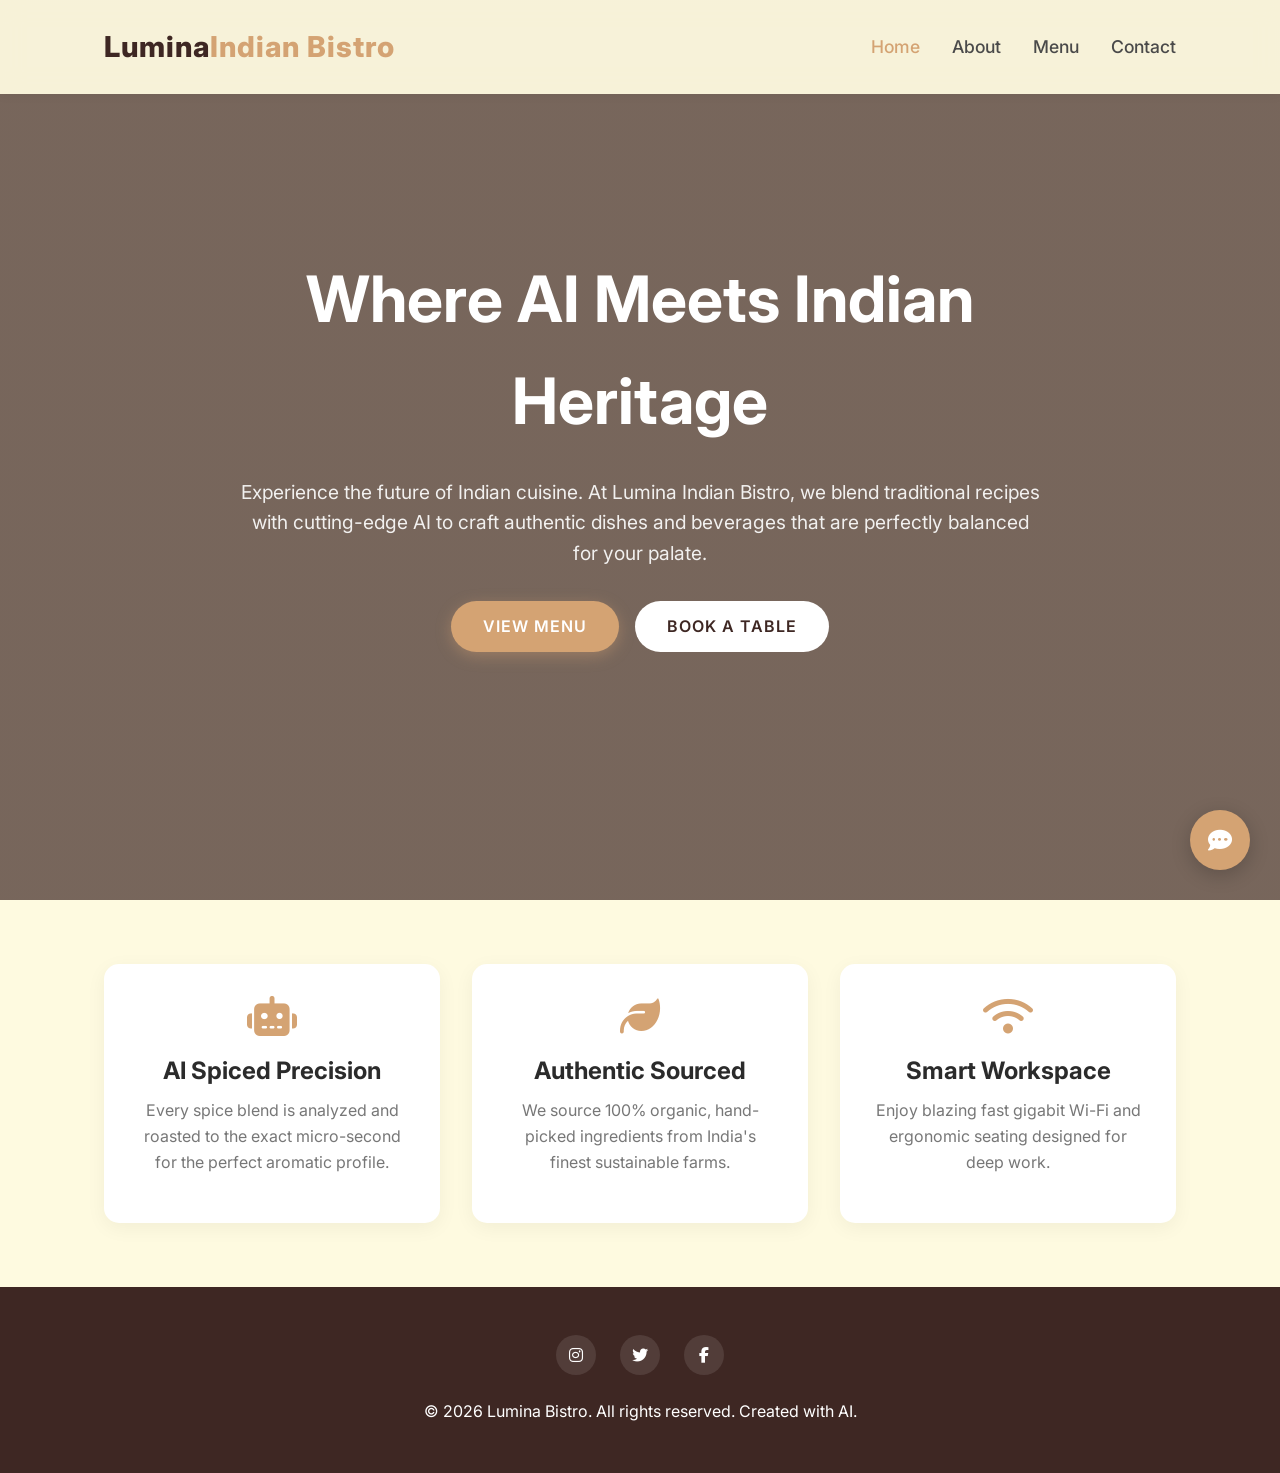
==== index.html @ ff49a1f2 "Final Submission: Lumina Indian Bistro" ====
<!DOCTYPE html>
<html lang="en">
<head>
    <meta charset="UTF-8">
    <meta name="viewport" content="width=device-width, initial-scale=1.0">
    <title>Lumina Café | AI-Crafted Coffee Experience</title>
    <meta name="description" content="Experience the perfect blend of technology and taste at Lumina Café. Enjoy our AI-crafted coffee, fresh pastries, and a cozy modern atmosphere.">
    <link rel="stylesheet" href="css/style.css">
    <link href="https://fonts.googleapis.com/css2?family=Inter:wght@300;400;500;600;700;800&display=swap" rel="stylesheet">
    <link rel="stylesheet" href="https://cdnjs.cloudflare.com/ajax/libs/font-awesome/6.4.0/css/all.min.css">
</head>
<body>
    <!-- Navbar -->
    <header>
        <nav class="navbar">
            <a href="index.html" class="logo">Lumina<span>Indian Bistro</span></a>
            <ul class="nav-links">
                <li><a href="index.html" class="active">Home</a></li>
                <li><a href="about.html">About</a></li>
                <li><a href="menu.html">Menu</a></li>
                <li><a href="contact.html">Contact</a></li>
            </ul>
            <div class="hamburger">
                <i class="fas fa-bars"></i>
            </div>
        </nav>
    </header>

    <!-- Hero Section -->
    <section class="hero">
        <div class="hero-content">
            <h1>Where AI Meets Indian Heritage</h1>
            <p>Experience the future of Indian cuisine. At Lumina Indian Bistro, we blend traditional recipes with cutting-edge AI to craft authentic dishes and beverages that are perfectly balanced for your palate.</p>
            <div class="hero-btns">
                <a href="menu.html" class="btn btn-primary">View Menu</a>
                <a href="contact.html" class="btn btn-secondary" style="background: #fff; border: none; color: #3e2723;">Book a Table</a>
            </div>
        </div>
    </section>

    <!-- Quick Features -->
    <section class="section" style="padding-top: 4rem; padding-bottom: 4rem;">
        <div class="menu-grid" style="margin-top: 0;">
            <div class="menu-info" style="background: #fff; padding: 2rem; border-radius: 15px; text-align: center; box-shadow: 0 5px 20px rgba(0,0,0,0.05);">
                <i class="fas fa-robot" style="font-size: 2.5rem; color: var(--primary-color); margin-bottom: 1rem;"></i>
                <h3>AI Spiced Precision</h3>
                <p>Every spice blend is analyzed and roasted to the exact micro-second for the perfect aromatic profile.</p>
            </div>
            <div class="menu-info" style="background: #fff; padding: 2rem; border-radius: 15px; text-align: center; box-shadow: 0 5px 20px rgba(0,0,0,0.05);">
                <i class="fas fa-leaf" style="font-size: 2.5rem; color: var(--primary-color); margin-bottom: 1rem;"></i>
                <h3>Authentic Sourced</h3>
                <p>We source 100% organic, hand-picked ingredients from India's finest sustainable farms.</p>
            </div>
            <div class="menu-info" style="background: #fff; padding: 2rem; border-radius: 15px; text-align: center; box-shadow: 0 5px 20px rgba(0,0,0,0.05);">
                <i class="fas fa-wifi" style="font-size: 2.5rem; color: var(--primary-color); margin-bottom: 1rem;"></i>
                <h3>Smart Workspace</h3>
                <p>Enjoy blazing fast gigabit Wi-Fi and ergonomic seating designed for deep work.</p>
            </div>
        </div>
    </section>

    <!-- Chatbot Widget -->
    <div class="chatbot-widget">
        <div class="chatbot-btn" id="chatbot-btn">
            <i class="fas fa-comment-dots"></i>
        </div>
        <div class="chatbot-window" id="chatbot-window">
            <div class="chat-header">
                <h3>Lumina AI Assistant</h3>
                <i class="fas fa-times close-chat" id="close-chat"></i>
            </div>
            <div class="chat-body" id="chat-body">
                <!-- Messages go here -->
            </div>
            <form class="chat-input" id="chat-form">
                <input type="text" id="chat-input" placeholder="Type a message..." autocomplete="off">
                <button type="submit"><i class="fas fa-paper-plane"></i></button>
            </form>
        </div>
    </div>

    <!-- Footer -->
    <footer>
        <div class="social-links">
            <a href="#"><i class="fab fa-instagram"></i></a>
            <a href="#"><i class="fab fa-twitter"></i></a>
            <a href="#"><i class="fab fa-facebook-f"></i></a>
        </div>
        <p>&copy; 2026 Lumina Bistro. All rights reserved. Created with AI.</p>
    </footer>

    <script src="js/script.js"></script>
</body>
</html>
---- css/style.css ----
:root {
    --primary-color: #d4a373;
    --secondary-color: #faedcd;
    --dark-color: #3e2723;
    --light-color: #fefae0;
    --text-color: #4a4a4a;
    --heading-color: #2b2b2b;
    --transition: all 0.3s ease;
}

* {
    margin: 0;
    padding: 0;
    box-sizing: border-box;
    font-family: 'Inter', sans-serif;
}

body {
    background-color: var(--light-color);
    color: var(--text-color);
    line-height: 1.6;
    overflow-x: hidden;
}

/* Typography */
h1, h2, h3, h4 {
    color: var(--heading-color);
    font-weight: 700;
    margin-bottom: 1rem;
}

a {
    text-decoration: none;
    color: inherit;
}

ul {
    list-style: none;
}

/* Navbar */
header {
    background-color: rgba(254, 250, 224, 0.95);
    backdrop-filter: blur(10px);
    position: fixed;
    width: 100%;
    top: 0;
    z-index: 1000;
    box-shadow: 0 2px 10px rgba(0,0,0,0.05);
}

.navbar {
    display: flex;
    justify-content: space-between;
    align-items: center;
    padding: 1.5rem 5%;
    max-width: 1200px;
    margin: 0 auto;
}

.logo {
    font-size: 1.8rem;
    font-weight: 800;
    color: var(--dark-color);
    letter-spacing: 1px;
    text-decoration: none;
}

.logo span {
    color: var(--primary-color);
}

.logo:hover {
    opacity: 0.8;
}

.nav-links {
    display: flex;
    gap: 2rem;
}

.nav-links a {
    font-weight: 500;
    font-size: 1.1rem;
    transition: var(--transition);
}

.nav-links a:hover,
.nav-links a.active {
    color: var(--primary-color);
}

.hamburger {
    display: none;
    cursor: pointer;
}

.hamburger i {
    font-size: 1.5rem;
    color: var(--dark-color);
}

/* Buttons */
.btn {
    display: inline-block;
    padding: 0.8rem 2rem;
    border-radius: 30px;
    font-weight: 600;
    text-transform: uppercase;
    letter-spacing: 1px;
    cursor: pointer;
    transition: var(--transition);
    border: none;
}

.btn-primary {
    background-color: var(--primary-color);
    color: #fff;
    box-shadow: 0 4px 15px rgba(212, 163, 115, 0.4);
}

.btn-primary:hover {
    background-color: #c08e5c;
    transform: translateY(-2px);
    box-shadow: 0 6px 20px rgba(212, 163, 115, 0.6);
}

.btn-secondary {
    background-color: transparent;
    color: var(--dark-color);
    border: 2px solid var(--dark-color);
}

.btn-secondary:hover {
    background-color: var(--dark-color);
    color: #fff;
}

/* Page Headers */
.page-header {
    margin-top: 80px;
    padding: 4rem 5%;
    text-align: center;
    background-color: var(--secondary-color);
}

.page-header h1 {
    font-size: 3rem;
    color: var(--dark-color);
}

/* Content Sections */
.section {
    padding: 5rem 5%;
    max-width: 1200px;
    margin: 0 auto;
}

/* Hero Section */
.hero {
    height: 100vh;
    display: flex;
    align-items: center;
    justify-content: center;
    padding: 0 5%;
    margin-top: 0;
    background: linear-gradient(rgba(62, 39, 35, 0.7), rgba(62, 39, 35, 0.7)), url('https://images.unsplash.com/photo-1554118811-1e0d58224f24?ixlib=rb-4.0.3&auto=format&fit=crop&w=1920&q=80') center/cover;
    background-position: center;
    text-align: center;
    color: #fff;
}

.hero-content {
    max-width: 800px;
    animation: fadeIn 1s ease-out;
}

.hero h1 {
    font-size: 4rem;
    color: #fff;
    margin-bottom: 1.5rem;
}

.hero p {
    font-size: 1.2rem;
    margin-bottom: 2rem;
    opacity: 0.9;
}

.hero-btns {
    display: flex;
    gap: 1rem;
    justify-content: center;
}

/* About Section */
.about-grid {
    display: grid;
    grid-template-columns: 1fr 1fr;
    gap: 4rem;
    align-items: center;
}

.about-img img {
    width: 100%;
    border-radius: 15px;
    box-shadow: 0 10px 30px rgba(0,0,0,0.1);
}

.about-text h2 {
    font-size: 2.5rem;
    color: var(--dark-color);
    margin-bottom: 1.5rem;
}

.about-text p {
    margin-bottom: 1.5rem;
    font-size: 1.1rem;
}

/* Menu Section */
.menu-grid {
    display: grid;
    grid-template-columns: repeat(auto-fit, minmax(300px, 1fr));
    gap: 2rem;
    margin-top: 3rem;
}

.menu-item {
    background: #fff;
    border-radius: 15px;
    overflow: hidden;
    box-shadow: 0 5px 20px rgba(0,0,0,0.05);
    transition: var(--transition);
}

.menu-item:hover {
    transform: translateY(-10px);
    box-shadow: 0 10px 30px rgba(0,0,0,0.1);
}

.menu-img {
    height: 200px;
    width: 100%;
    object-fit: cover;
}

.menu-info {
    padding: 1.5rem;
    text-align: center;
}

.menu-info h3 {
    font-size: 1.5rem;
    margin-bottom: 0.5rem;
}

.menu-info p {
    color: #777;
    margin-bottom: 1rem;
}

.price {
    font-size: 1.3rem;
    font-weight: 700;
    color: var(--primary-color);
    margin-bottom: 1rem;
    display: block;
}

/* Contact Section */
.contact-grid {
    display: grid;
    grid-template-columns: 1fr 1fr;
    gap: 4rem;
}

.contact-info {
    background: var(--secondary-color);
    padding: 3rem;
    border-radius: 15px;
}

.info-item {
    display: flex;
    align-items: center;
    gap: 1.5rem;
    margin-bottom: 2rem;
}

.info-item i {
    font-size: 2rem;
    color: var(--primary-color);
}

.info-item h4 {
    margin-bottom: 0.2rem;
}

.contact-form {
    display: flex;
    flex-direction: column;
    gap: 1.5rem;
}

.input-group input,
.input-group textarea {
    width: 100%;
    padding: 1rem;
    border: 1px solid #ddd;
    border-radius: 8px;
    font-size: 1rem;
    font-family: inherit;
    transition: var(--transition);
}

.input-group textarea {
    height: 150px;
    resize: none;
}

.input-group input:focus,
.input-group textarea:focus {
    outline: none;
    border-color: var(--primary-color);
}

/* Footer */
footer {
    background-color: var(--dark-color);
    color: #fff;
    text-align: center;
    padding: 3rem 5%;
}

.social-links {
    display: flex;
    justify-content: center;
    gap: 1.5rem;
    margin-bottom: 1.5rem;
}

.social-links a {
    display: inline-flex;
    align-items: center;
    justify-content: center;
    width: 40px;
    height: 40px;
    border-radius: 50%;
    background-color: rgba(255,255,255,0.1);
    color: #fff;
    transition: var(--transition);
}

.social-links a:hover {
    background-color: var(--primary-color);
    transform: translateY(-3px);
}

/* Chatbot Widget */
.chatbot-widget {
    position: fixed;
    bottom: 30px;
    right: 30px;
    z-index: 1000;
}

.chatbot-btn {
    width: 60px;
    height: 60px;
    border-radius: 50%;
    background-color: var(--primary-color);
    color: #fff;
    display: flex;
    align-items: center;
    justify-content: center;
    font-size: 1.5rem;
    cursor: pointer;
    box-shadow: 0 5px 20px rgba(0,0,0,0.2);
    transition: var(--transition);
}

.chatbot-btn:hover {
    transform: scale(1.1);
}

.chatbot-window {
    position: absolute;
    bottom: 80px;
    right: 0;
    width: 400px;
    height: 550px;
    background: #fff;
    border-radius: 15px;
    box-shadow: 0 10px 30px rgba(0,0,0,0.15);
    display: flex;
    flex-direction: column;
    overflow: hidden;
    transform: scale(0);
    transform-origin: bottom right;
    transition: transform 0.3s ease;
}

.chatbot-window.active {
    transform: scale(1);
}

.chat-header {
    background: var(--primary-color);
    color: #fff;
    padding: 1rem;
    display: flex;
    justify-content: space-between;
    align-items: center;
}

.chat-header h3 {
    margin: 0;
    font-size: 1.1rem;
}

.close-chat {
    cursor: pointer;
}

.chat-body {
    flex: 1;
    padding: 1rem;
    overflow-y: auto;
    display: flex;
    flex-direction: column;
    gap: 1rem;
    background: #f9f9f9;
}

.message {
    max-width: 80%;
    padding: 0.8rem 1rem;
    border-radius: 15px;
    font-size: 0.95rem;
}

.bot-msg {
    background: var(--secondary-color);
    color: var(--dark-color);
    align-self: flex-start;
    border-bottom-left-radius: 2px;
}

.user-msg {
    background: var(--primary-color);
    color: #fff;
    align-self: flex-end;
    border-bottom-right-radius: 2px;
}

.chat-input {
    display: flex;
    padding: 1rem;
    border-top: 1px solid #eee;
    background: #fff;
}

.chat-input input {
    flex: 1;
    padding: 0.8rem;
    border: 1px solid #ddd;
    border-radius: 20px;
    margin-right: 0.5rem;
    outline: none;
}

.chat-input button {
    background: var(--primary-color);
    color: #fff;
    border: none;
    border-radius: 50%;
    width: 40px;
    height: 40px;
    cursor: pointer;
    display: flex;
    align-items: center;
    justify-content: center;
}

/* Shopping Cart Sidebar */
.cart-sidebar {
    position: fixed;
    top: 0;
    right: -400px;
    width: 350px;
    height: 100vh;
    background: #fff;
    box-shadow: -5px 0 15px rgba(0,0,0,0.1);
    z-index: 2000;
    transition: var(--transition);
    display: flex;
    flex-direction: column;
}

.cart-sidebar.active {
    right: 0;
}

.cart-header {
    background: var(--primary-color);
    color: #fff;
    padding: 1.5rem;
    display: flex;
    justify-content: space-between;
    align-items: center;
}

.cart-header h3 {
    margin: 0;
    color: #fff;
}

.close-cart {
    cursor: pointer;
    font-size: 1.5rem;
}

.cart-items {
    flex: 1;
    overflow-y: auto;
    padding: 1.5rem;
}

.cart-item {
    display: flex;
    justify-content: space-between;
    align-items: center;
    border-bottom: 1px solid #eee;
    padding-bottom: 1rem;
    margin-bottom: 1rem;
}

.cart-item-info h4 {
    margin: 0;
    font-size: 1rem;
    color: var(--heading-color);
}

.cart-item-info p {
    margin: 0;
    color: var(--primary-color);
    font-weight: bold;
}

.remove-item {
    color: #e74c3c;
    cursor: pointer;
}

.cart-footer {
    padding: 1.5rem;
    background: #f9f9f9;
    border-top: 1px solid #eee;
}

.cart-total {
    display: flex;
    justify-content: space-between;
    font-size: 1.2rem;
    font-weight: bold;
    margin-bottom: 1rem;
    color: var(--dark-color);
}

.cart-badge {
    background: #e74c3c;
    color: #fff;
    border-radius: 50%;
    padding: 2px 6px;
    font-size: 0.8rem;
    position: absolute;
    top: -10px;
    right: -10px;
}

/* Animations */
@keyframes fadeIn {
    from { opacity: 0; transform: translateY(20px); }
    to { opacity: 1; transform: translateY(0); }
}

/* Media Queries */
@media (max-width: 768px) {
    .nav-links {
        position: absolute;
        top: 100%;
        left: -100%;
        width: 100%;
        background: #fff;
        flex-direction: column;
        align-items: center;
        padding: 2rem 0;
        transition: 0.3s;
        box-shadow: 0 5px 10px rgba(0,0,0,0.05);
    }
    
    .nav-links.active {
        left: 0;
    }
    
    .hamburger {
        display: block;
    }
    
    .hero h1 {
        font-size: 2.5rem;
    }
    
    .about-grid, .contact-grid {
        grid-template-columns: 1fr;
    }
    
    .chatbot-widget {
        bottom: 20px;
        right: 20px;
    }

    .chatbot-window {
        width: calc(100vw - 40px);
        height: 70vh;
        max-height: 500px;
        bottom: 75px;
        right: 0;
    }
}

/* Typing Indicator */
.typing {
    display: flex;
    gap: 4px;
    padding: 10px 15px !important;
    width: fit-content;
    background: #f1f1f1;
    border-radius: 15px;
    margin: 5px 10px;
}

.typing .dot {
    width: 6px;
    height: 6px;
    background: #999;
    border-radius: 50%;
    animation: typing 1.4s infinite ease-in-out;
}

.typing .dot:nth-child(2) { animation-delay: 0.2s; }
.typing .dot:nth-child(3) { animation-delay: 0.4s; }

@keyframes typing {
    0%, 80%, 100% { transform: scale(0); opacity: 0; }
    40% { transform: scale(1); opacity: 1; }
}
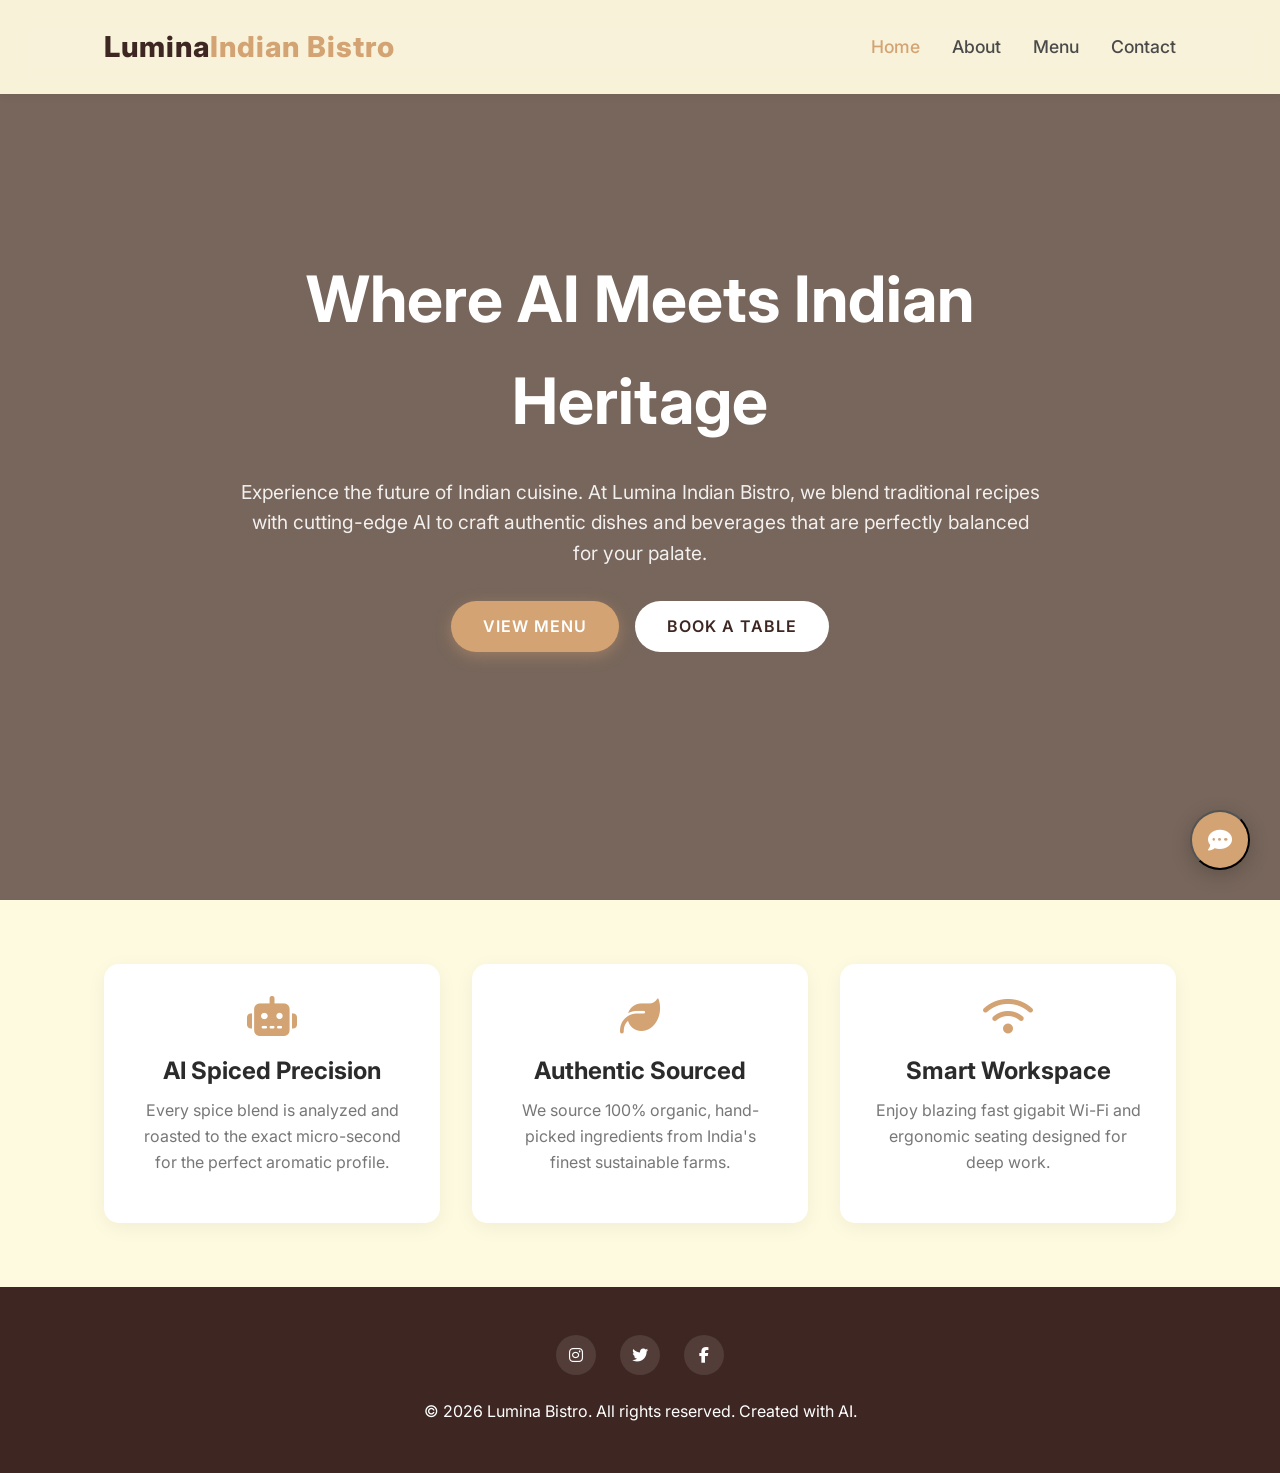
==== commit 5ace6e49: "Deployment Fix: Forced cache refresh and master toggle" ====
--- a/index.html
+++ b/index.html
@@ -61,9 +61,9 @@
 
     <!-- Chatbot Widget -->
     <div class="chatbot-widget">
-        <div class="chatbot-btn" id="chatbot-btn">
+        <button class="chatbot-btn" id="chatbot-btn" onclick="toggleChat()">
             <i class="fas fa-comment-dots"></i>
-        </div>
+        </button>
         <div class="chatbot-window" id="chatbot-window">
             <div class="chat-header">
                 <h3>Lumina AI Assistant</h3>
@@ -89,6 +89,6 @@
         <p>&copy; 2026 Lumina Bistro. All rights reserved. Created with AI.</p>
     </footer>
 
-    <script src="js/script.js"></script>
+    <script src="js/script.js?v=1.0.1"></script>
 </body>
 </html>
